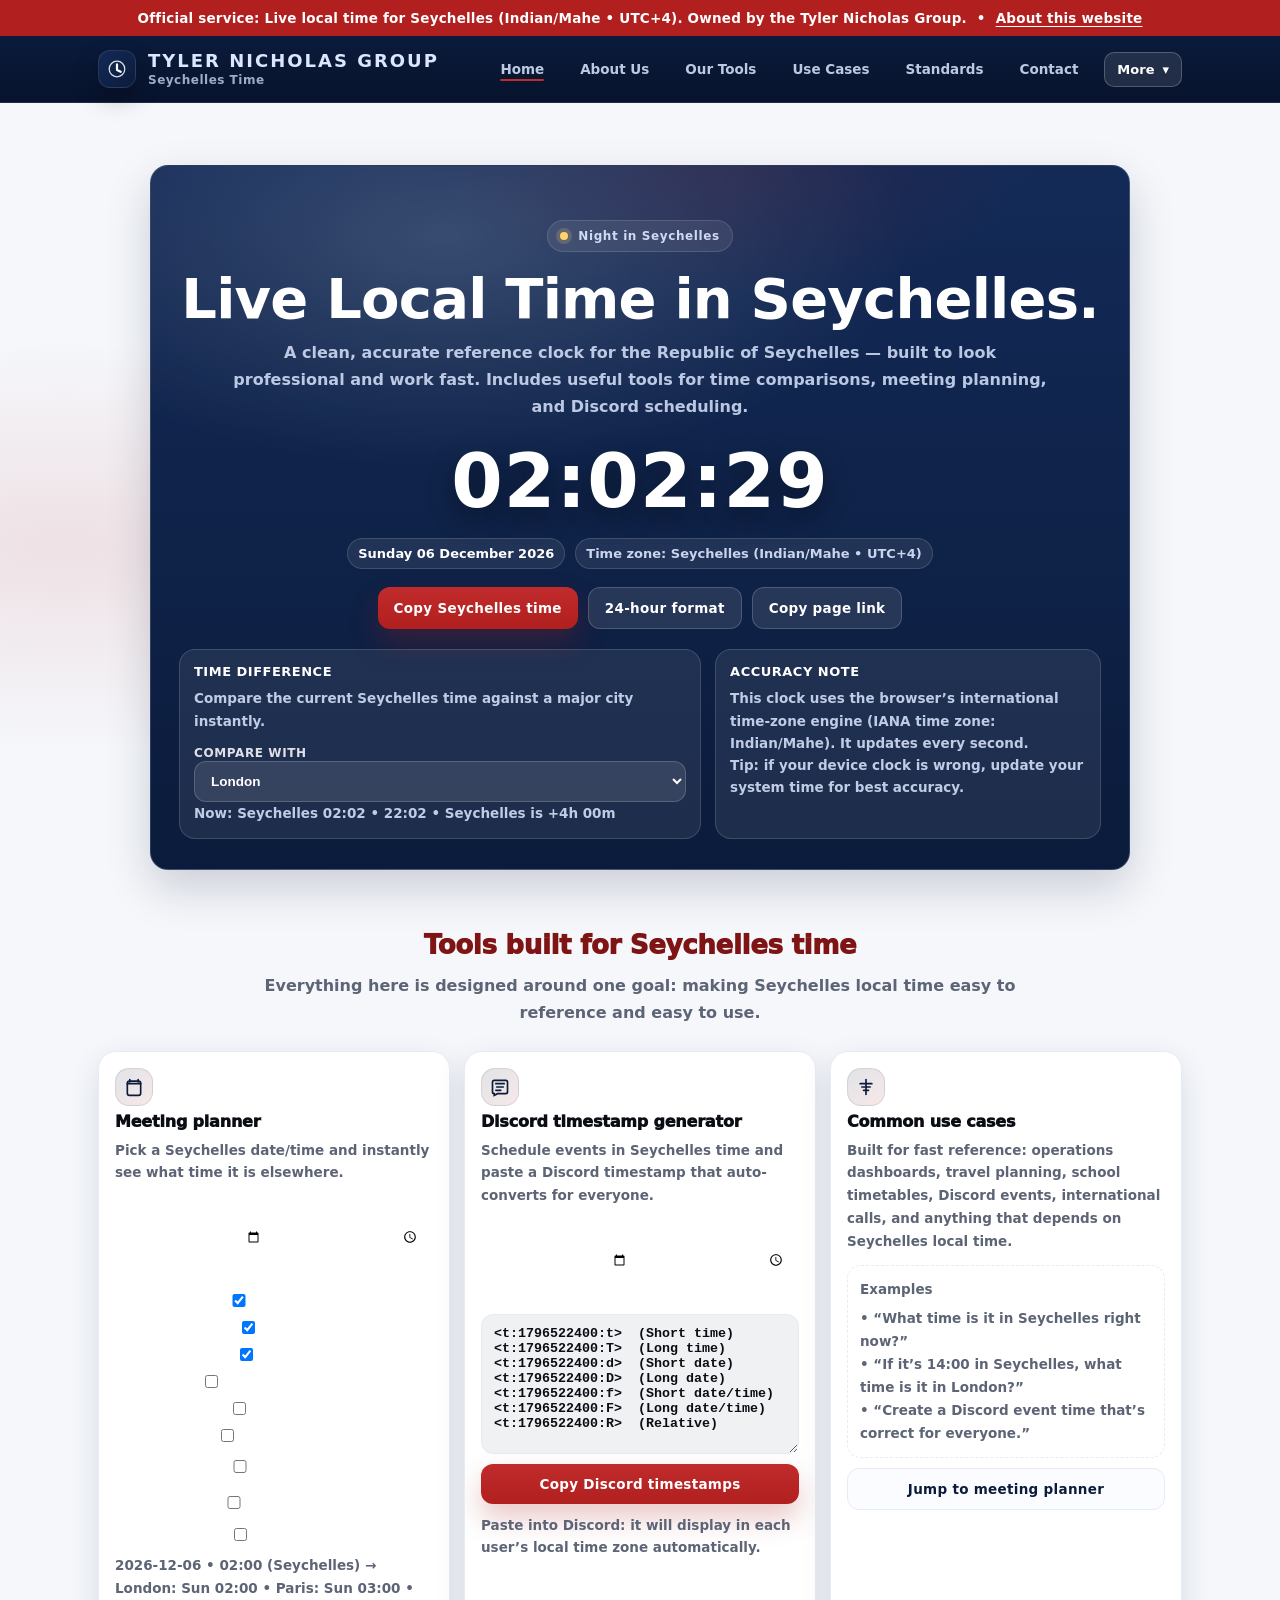
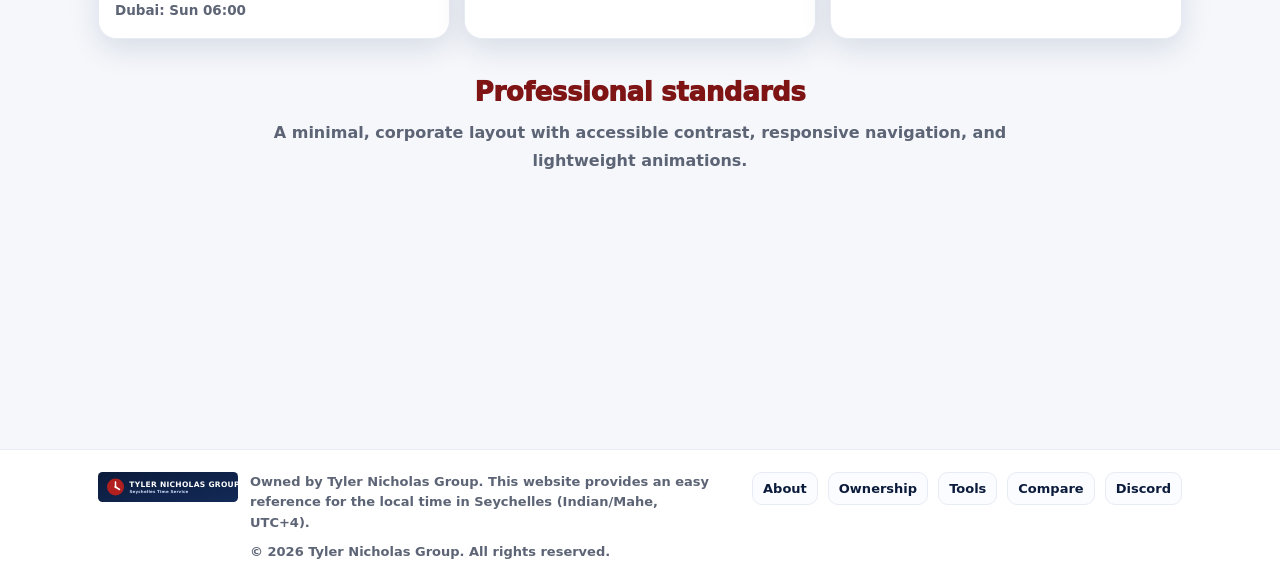
==== index.html @ 28f3df77 "Add files via upload" ====
<!doctype html>
<html lang="en">
<head>
  <meta charset="utf-8" />
  <meta name="viewport" content="width=device-width, initial-scale=1" />
  <title>Seychelles Time — Tyler Nicholas Group</title>
  <meta name="description" content="Live local time in Seychelles (Indian/Mahe, UTC+4) with professional tools for comparisons, meeting planning, and Discord timestamps. Owned by Tyler Nicholas Group." />
  <link rel="icon" href="assets/img/logo.svg" type="image/svg+xml" />
  <link rel="preconnect" href="https://fonts.googleapis.com" />
  <link rel="preconnect" href="https://fonts.gstatic.com" crossorigin />
  <link rel="stylesheet" href="assets/css/style.css" />
</head>

<body>
  <div class="announce">
    <div class="container">
      <span>Official service: Live local time for Seychelles (Indian/Mahe • UTC+4). Owned by the Tyler Nicholas Group.</span>
      <span>•</span>
      <a href="about.html">About this website</a>
    </div>
  </div>

  <header>
    <div class="container">
      <div class="nav">
        <a class="brand" href="index.html" aria-label="Tyler Nicholas Group">
          <div class="brand-mark" aria-hidden="true">
            <svg viewBox="0 0 24 24" fill="none">
              <path d="M12 7v6l4 2" stroke="white" stroke-width="2.4" stroke-linecap="round" stroke-linejoin="round"/>
              <circle cx="12" cy="12" r="8.5" stroke="rgba(255,255,255,.85)" stroke-width="1.4"/>
            </svg>
          </div>
          <div>
            <div class="brand-title">Tyler Nicholas Group</div>
            <div class="brand-sub">Seychelles Time</div>
          </div>
        </a>

        <button class="burger" id="burger" type="button" aria-label="Open navigation">Menu</button>

        <nav class="navlinks" id="navlinks" aria-label="Primary">
          <a class="active" href="index.html">Home</a>
          <a href="about.html">About Us</a>
          <a href="#tools">Our Tools</a>
          <a href="#uses">Use Cases</a>
          <a href="#standards">Standards</a>
          <a href="#footer">Contact</a>

          <div class="more-wrap">
            <button class="more-btn" id="moreBtn" type="button" aria-haspopup="true" aria-expanded="false">
              More
              <span aria-hidden="true">▾</span>
            </button>
            <div class="more-menu" id="moreMenu" role="menu" aria-label="More">
              <a role="menuitem" href="#discord">Discord timestamp generator</a>
              <a role="menuitem" href="#meeting">Meeting planner</a>
              <a role="menuitem" href="#compare">Time difference</a>
              <a role="menuitem" href="about.html#ownership">Ownership statement</a>
            </div>
          </div>
        </nav>
      </div>
    </div>
  </header>

  <main>
    <div class="container">
      <section class="hero">
        <div class="hero-card reveal in">
          <div class="hero-kicker">
            <span class="dot" id="statusDot" aria-hidden="true"></span>
            <span id="statusText">Live time in Seychelles</span>
          </div>

          <h1 class="hero-title">Live Local Time in Seychelles.</h1>
          <p class="hero-sub">
            A clean, accurate reference clock for the Republic of Seychelles — built to look professional and work fast.
            Includes useful tools for time comparisons, meeting planning, and Discord scheduling.
          </p>

          <div class="clock-wrap" aria-label="Seychelles time clock">
            <div class="clock" id="clock">--:--:--</div>
            <div class="clock-meta">
              <span class="chip"><b id="dateLine">Loading…</b></span>
              <span class="chip" id="tzLine">Time zone: Seychelles (UTC+4)</span>
            </div>
          </div>

          <div class="hero-actions">
            <button class="btn btn-primary" id="copyTime" type="button">Copy Seychelles time</button>
            <button class="btn btn-ghost" id="formatToggle" type="button" aria-pressed="false">24-hour format</button>
            <button class="btn btn-ghost" id="shareLink" type="button">Copy page link</button>
          </div>

          <div class="hero-bottom">
            <div class="panel reveal" id="compare">
              <h3>Time Difference</h3>
              <p>Compare the current Seychelles time against a major city instantly.</p>
              <div class="inline" style="margin-top: 10px;">
                <div style="flex: 1; min-width: 220px;">
                  <label for="compareCity">Compare with</label>
                  <select id="compareCity" aria-label="City selector"></select>
                </div>
              </div>
              <p class="help" id="compareOut">Now: —</p>
            </div>

            <div class="panel reveal">
              <h3>Accuracy Note</h3>
              <p>
                This clock uses the browser’s international time-zone engine (IANA time zone:
                <b>Indian/Mahe</b>). It updates every second.
              </p>
              <p class="help">
                Tip: if your device clock is wrong, update your system time for best accuracy.
              </p>
            </div>
          </div>
        </div>
      </section>

      <section class="section" id="tools">
        <h2 class="reveal">Tools built for Seychelles time</h2>
        <p class="subhead reveal">
          Everything here is designed around one goal: making Seychelles local time easy to reference and easy to use.
        </p>

        <div class="grid">
          <div class="card col-4 reveal" id="meeting">
            <div class="icon" aria-hidden="true">
              <svg viewBox="0 0 24 24" fill="none">
                <path d="M7 3v3M17 3v3" stroke="currentColor" stroke-width="2" stroke-linecap="round"/>
                <path d="M4 8h16" stroke="currentColor" stroke-width="2" stroke-linecap="round"/>
                <path d="M6.5 5h11A2.5 2.5 0 0 1 20 7.5v12A2.5 2.5 0 0 1 17.5 22h-11A2.5 2.5 0 0 1 4 19.5v-12A2.5 2.5 0 0 1 6.5 5Z" stroke="currentColor" stroke-width="2"/>
              </svg>
            </div>
            <h3>Meeting planner</h3>
            <p>Pick a Seychelles date/time and instantly see what time it is elsewhere.</p>

            <div style="margin-top: 12px; display:grid; gap:10px;">
              <div class="inline">
                <div style="flex:1; min-width: 160px;">
                  <label for="meetDate">Date (Seychelles)</label>
                  <input id="meetDate" type="date" />
                </div>
                <div style="flex:1; min-width: 140px;">
                  <label for="meetTime">Time</label>
                  <input id="meetTime" type="time" step="60" />
                </div>
              </div>

              <div class="field">
                <label>Show in</label>
                <div id="meetCities" style="display:grid; gap:8px;"></div>
              </div>

              <p class="help" id="meetOut">—</p>
            </div>
          </div>

          <div class="card col-4 reveal" id="discord">
            <div class="icon" aria-hidden="true">
              <svg viewBox="0 0 24 24" fill="none">
                <path d="M8 12h8" stroke="currentColor" stroke-width="2" stroke-linecap="round"/>
                <path d="M7 8h10" stroke="currentColor" stroke-width="2" stroke-linecap="round"/>
                <path d="M7 16h6" stroke="currentColor" stroke-width="2" stroke-linecap="round"/>
                <path d="M5 4h14a2 2 0 0 1 2 2v12a2 2 0 0 1-2 2H9l-4 2v-2H5a2 2 0 0 1-2-2V6a2 2 0 0 1 2-2Z" stroke="currentColor" stroke-width="2"/>
              </svg>
            </div>
            <h3>Discord timestamp generator</h3>
            <p>Schedule events in Seychelles time and paste a Discord timestamp that auto-converts for everyone.</p>

            <div style="margin-top: 12px; display:grid; gap:10px;">
              <div class="inline">
                <div style="flex:1; min-width: 160px;">
                  <label for="discordDate">Date (Seychelles)</label>
                  <input id="discordDate" type="date" />
                </div>
                <div style="flex:1; min-width: 140px;">
                  <label for="discordTime">Time</label>
                  <input id="discordTime" type="time" step="60" />
                </div>
              </div>

              <div class="field">
                <label for="discordOut">Output</label>
                <textarea id="discordOut" rows="7" style="resize:vertical; min-height: 140px; background: rgba(11,27,59,0.06); color: var(--ink); border: 1px solid var(--line); border-radius: 12px; padding: 11px 12px; font-weight:800; font-family: ui-monospace, SFMono-Regular, Menlo, Monaco, Consolas, 'Liberation Mono', 'Courier New', monospace;"></textarea>
              </div>

              <button class="btn btn-primary" id="discordCopy" type="button" style="justify-content:center;">Copy Discord timestamps</button>
              <p class="help">Paste into Discord: it will display in each user’s local time zone automatically.</p>
            </div>
          </div>

          <div class="card col-4 reveal" id="uses">
            <div class="icon" aria-hidden="true">
              <svg viewBox="0 0 24 24" fill="none">
                <path d="M12 3v18" stroke="currentColor" stroke-width="2" stroke-linecap="round"/>
                <path d="M5 8h14" stroke="currentColor" stroke-width="2" stroke-linecap="round"/>
                <path d="M7 12h10" stroke="currentColor" stroke-width="2" stroke-linecap="round"/>
                <path d="M9 16h6" stroke="currentColor" stroke-width="2" stroke-linecap="round"/>
              </svg>
            </div>
            <h3>Common use cases</h3>
            <p>
              Built for fast reference: operations dashboards, travel planning, school timetables, Discord events,
              international calls, and anything that depends on Seychelles local time.
            </p>
            <div style="margin-top: 12px; display:grid; gap: 10px;">
              <div style="border:1px dashed var(--line); border-radius: 14px; padding: 12px 12px;">
                <p style="margin:0; font-weight: 900;">Examples</p>
                <p style="margin: 6px 0 0;">
                  • “What time is it in Seychelles right now?”<br/>
                  • “If it’s 14:00 in Seychelles, what time is it in London?”<br/>
                  • “Create a Discord event time that’s correct for everyone.”
                </p>
              </div>
              <a href="#meeting" class="btn btn-ghost" style="justify-content:center; color: var(--navy-850); background:#fbfcff; border:1px solid var(--line);">Jump to meeting planner</a>
            </div>
          </div>
        </div>
      </section>

      <section class="section" id="standards">
        <h2 class="reveal">Professional standards</h2>
        <p class="subhead reveal">
          A minimal, corporate layout with accessible contrast, responsive navigation, and lightweight animations.
        </p>

        <div class="grid">
          <div class="card col-6 reveal">
            <div class="icon" aria-hidden="true">
              <svg viewBox="0 0 24 24" fill="none">
                <path d="M12 2l8 4v6c0 5-3 9-8 10C7 21 4 17 4 12V6l8-4Z" stroke="currentColor" stroke-width="2"/>
                <path d="M9 12l2 2 4-5" stroke="currentColor" stroke-width="2" stroke-linecap="round" stroke-linejoin="round"/>
              </svg>
            </div>
            <h3>Clarity & trust</h3>
            <p>Transparent ownership, simple design, and a single time-zone focus: Seychelles.</p>
          </div>

          <div class="card col-6 reveal">
            <div class="icon" aria-hidden="true">
              <svg viewBox="0 0 24 24" fill="none">
                <path d="M4 7h16M4 12h16M4 17h10" stroke="currentColor" stroke-width="2" stroke-linecap="round"/>
              </svg>
            </div>
            <h3>Lightweight performance</h3>
            <p>No frameworks required — just HTML, CSS, and JavaScript, ready for GitHub Pages or any static host.</p>
          </div>
        </div>
      </section>
    </div>

    <div class="toast" id="toast" role="status" aria-live="polite">
      <p class="title" id="toastTitle">Done</p>
      <p class="msg" id="toastMsg">—</p>
    </div>
  </main>

  <footer id="footer">
    <div class="container">
      <div class="footer">
        <div class="foot-left">
          <img src="assets/img/logo.svg" alt="Tyler Nicholas Group logo" />
          <div>
            <p><b>Owned by Tyler Nicholas Group.</b> This website provides an easy reference for the local time in Seychelles (Indian/Mahe, UTC+4).</p>
            <p style="margin-top:8px;">© <span id="year"></span> Tyler Nicholas Group. All rights reserved.</p>
          </div>
        </div>

        <div class="foot-links">
          <a href="about.html">About</a>
          <a href="about.html#ownership">Ownership</a>
          <a href="#tools">Tools</a>
          <a href="#compare">Compare</a>
          <a href="#discord">Discord</a>
        </div>
      </div>
    </div>
  </footer>

  <script>
    document.getElementById("year").textContent = new Date().getFullYear();
  </script>
  <script src="assets/js/main.js"></script>
</body>
</html>
---- assets/css/style.css ----
/* Tyler Nicholas Group — Seychelles Time
   Theme inspired by the group's main site (nav + hero card + red accents).
   Pure HTML/CSS/JS — no build tools required.
*/

:root{
  --navy-900:#07132d;
  --navy-850:#0b1b3b;
  --navy-800:#0f214a;
  --navy-700:#132a57;
  --red-600:#b11f1f;
  --red-500:#c12b2b;
  --red-400:#d04343;
  --ink:#0a0d14;
  --muted:#5c6475;
  --bg:#f5f7fb;
  --card:#ffffff;
  --line:#e7ebf3;
  --shadow: 0 18px 45px rgba(10, 22, 45, 0.18);
  --shadow-soft: 0 10px 30px rgba(12, 30, 70, 0.12);
  --radius-xl: 18px;
  --radius-lg: 14px;
  --radius-md: 12px;
  --radius-sm: 10px;
  --max: 1120px;

  --font: ui-sans-serif, system-ui, -apple-system, Segoe UI, Roboto, "Helvetica Neue", Arial, "Noto Sans", "Liberation Sans", sans-serif;
}

*{box-sizing:border-box}
html{scroll-behavior:smooth}
body{
  margin:0;
  font-family:var(--font);
  color:var(--ink);
  background:
    radial-gradient(1100px 480px at 50% -10%, rgba(17, 43, 96, 0.16), transparent 60%),
    radial-gradient(850px 340px at 5% 25%, rgba(177, 31, 31, 0.10), transparent 60%),
    var(--bg);
}
a{color:inherit; text-decoration:none}
img{max-width:100%; display:block}
button{font-family:inherit}
.container{max-width:var(--max); margin:0 auto; padding:0 18px}

/* Announcement bar */
.announce{
  background: var(--red-600);
  color:#fff;
  font-weight:600;
  letter-spacing:.2px;
  font-size: 13.5px;
}
.announce .container{
  display:flex;
  align-items:center;
  justify-content:center;
  padding: 10px 18px;
  text-align:center;
  gap:10px;
}
.announce a{
  color:#fff;
  text-decoration:underline;
  text-underline-offset: 3px;
}

/* Header / Nav */
header{
  position: sticky;
  top:0;
  z-index: 50;
  background: linear-gradient(180deg, var(--navy-850), var(--navy-900));
  border-bottom: 1px solid rgba(255,255,255,0.08);
}
.nav{
  display:flex;
  align-items:center;
  justify-content:space-between;
  gap:16px;
  padding: 14px 0;
}
.brand{
  display:flex;
  align-items:center;
  gap:12px;
  min-width: 240px;
}
.brand-mark{
  width: 38px;
  height: 38px;
  border-radius: 12px;
  background: linear-gradient(135deg, var(--navy-700), var(--navy-850));
  display:grid;
  place-items:center;
  box-shadow: 0 10px 25px rgba(0,0,0,0.25);
  border: 1px solid rgba(255,255,255,0.10);
}
.brand-mark svg{width:22px; height:22px}
.brand-title{
  color:#dbe6ff;
  font-weight: 800;
  letter-spacing: 2px;
  font-size: 18px;
  text-transform: uppercase;
  line-height: 1.1;
}
.brand-sub{
  color: rgba(219,230,255,0.72);
  font-weight: 600;
  font-size: 12px;
  letter-spacing: 0.5px;
  margin-top: 3px;
}

.navlinks{
  display:flex;
  align-items:center;
  gap: 16px;
}
.navlinks a{
  color: rgba(219,230,255,0.86);
  font-weight: 700;
  font-size: 13.5px;
  padding: 10px 10px;
  position: relative;
  border-radius: 10px;
  transition: transform .15s ease, background .15s ease, color .15s ease;
}
.navlinks a:hover{
  background: rgba(255,255,255,0.06);
  color: #ffffff;
  transform: translateY(-1px);
}
.navlinks a.active::after{
  content:"";
  position:absolute;
  left:10px;
  right:10px;
  bottom: 6px;
  height:2px;
  border-radius: 999px;
  background: var(--red-500);
}

.more-wrap{position:relative}
.more-btn{
  border: 1px solid rgba(255,255,255,0.22);
  background: rgba(255,255,255,0.10);
  color:#fff;
  font-weight: 800;
  font-size: 13px;
  padding: 9px 12px;
  border-radius: 10px;
  cursor:pointer;
  display:flex;
  align-items:center;
  gap:8px;
  transition: background .15s ease, transform .15s ease;
}
.more-btn:hover{background: rgba(255,255,255,0.14); transform: translateY(-1px)}
.more-menu{
  position:absolute;
  right:0;
  top: 44px;
  width: 240px;
  background: #0b1b3b;
  border: 1px solid rgba(255,255,255,0.12);
  border-radius: 14px;
  box-shadow: 0 18px 45px rgba(0,0,0,0.30);
  overflow:hidden;
  display:none;
}
.more-menu a{
  display:flex;
  gap:10px;
  align-items:center;
  padding: 12px 14px;
  color: rgba(219,230,255,0.90);
  font-weight: 700;
  font-size: 13px;
  border-bottom: 1px solid rgba(255,255,255,0.08);
}
.more-menu a:last-child{border-bottom:none}
.more-menu a:hover{background: rgba(255,255,255,0.06); color:#fff}
.more-menu.show{display:block}

.burger{
  display:none;
  border: 1px solid rgba(255,255,255,0.18);
  background: rgba(255,255,255,0.10);
  color:#fff;
  font-weight: 800;
  padding: 9px 12px;
  border-radius: 10px;
  cursor:pointer;
}

/* Hero */
main{padding: 30px 0 50px}
.hero{
  margin-top: 10px;
  padding: 22px;
  display:grid;
  place-items:center;
}
.hero-card{
  width: min(980px, 100%);
  background: radial-gradient(850px 420px at 30% 10%, rgba(255,255,255,0.16), transparent 55%),
              linear-gradient(180deg, var(--navy-700), var(--navy-850));
  border-radius: var(--radius-xl);
  box-shadow: var(--shadow);
  border: 1px solid rgba(255,255,255,0.14);
  padding: 54px 28px 30px;
  text-align:center;
  position: relative;
  overflow:hidden;
}
.hero-card::before{
  content:"";
  position:absolute;
  inset:-2px;
  background: radial-gradient(500px 220px at 60% 0%, rgba(177,31,31,0.35), transparent 60%);
  pointer-events:none;
  opacity: .35;
}
.hero-kicker{
  display:inline-flex;
  align-items:center;
  gap: 10px;
  padding: 8px 12px;
  border-radius: 999px;
  background: rgba(255,255,255,0.08);
  border: 1px solid rgba(255,255,255,0.12);
  color: rgba(219,230,255,0.92);
  font-weight: 800;
  letter-spacing: .6px;
  font-size: 12px;
  position: relative;
  z-index: 1;
}
.hero-title{
  position: relative;
  z-index: 1;
  margin: 18px 0 10px;
  color:#fff;
  font-weight: 900;
  letter-spacing: -0.8px;
  font-size: clamp(34px, 5vw, 56px);
  line-height: 1.05;
}
.hero-sub{
  position: relative;
  z-index: 1;
  margin: 0 auto 18px;
  color: rgba(219,230,255,0.84);
  font-weight: 600;
  max-width: 820px;
  font-size: 16px;
  line-height: 1.7;
}

/* Clock */
.clock-wrap{
  position: relative;
  z-index: 1;
  margin: 18px auto 18px;
  display:grid;
  gap: 14px;
  align-items:center;
  justify-items:center;
}
.clock{
  font-variant-numeric: tabular-nums;
  letter-spacing: 1.2px;
  font-weight: 900;
  font-size: clamp(42px, 6vw, 74px);
  color: #ffffff;
  text-shadow: 0 10px 26px rgba(0,0,0,0.40);
}
.clock-meta{
  display:flex;
  flex-wrap: wrap;
  justify-content:center;
  gap: 10px;
  color: rgba(219,230,255,0.90);
  font-weight: 700;
  font-size: 13px;
}
.chip{
  display:inline-flex;
  align-items:center;
  gap:8px;
  padding: 7px 10px;
  border-radius: 999px;
  border: 1px solid rgba(255,255,255,0.14);
  background: rgba(255,255,255,0.08);
}
.chip b{color:#fff}
.dot{
  width: 8px; height: 8px; border-radius: 50%;
  background: #51d66b;
  box-shadow: 0 0 0 4px rgba(81,214,107,0.18);
}
.dot.night{background:#ffd36a; box-shadow:0 0 0 4px rgba(255,211,106,0.18)}
.dot.offline{background:#ff6b6b; box-shadow:0 0 0 4px rgba(255,107,107,0.18)}

/* Hero actions */
.hero-actions{
  position: relative;
  z-index: 1;
  display:flex;
  justify-content:center;
  flex-wrap: wrap;
  gap: 10px;
  margin-top: 12px;
}
.btn{
  border:none;
  cursor:pointer;
  border-radius: 12px;
  padding: 12px 16px;
  font-weight: 900;
  letter-spacing: .3px;
  font-size: 13.5px;
  display:inline-flex;
  align-items:center;
  gap: 10px;
  transition: transform .15s ease, box-shadow .15s ease, background .15s ease;
  user-select:none;
}
.btn-primary{
  background: linear-gradient(180deg, var(--red-500), var(--red-600));
  color:#fff;
  box-shadow: 0 14px 28px rgba(177,31,31,0.25);
}
.btn-primary:hover{transform: translateY(-1px); box-shadow: 0 18px 40px rgba(177,31,31,0.28)}
.btn-ghost{
  background: rgba(255,255,255,0.10);
  border: 1px solid rgba(255,255,255,0.18);
  color:#fff;
}
.btn-ghost:hover{transform: translateY(-1px); background: rgba(255,255,255,0.14)}

.hero-bottom{
  position: relative;
  z-index: 1;
  margin-top: 20px;
  display:grid;
  grid-template-columns: 1.15fr .85fr;
  gap: 14px;
}
.panel{
  background: rgba(255,255,255,0.08);
  border: 1px solid rgba(255,255,255,0.14);
  border-radius: 16px;
  padding: 14px 14px;
  color: rgba(219,230,255,0.90);
  text-align:left;
}
.panel h3{
  margin: 0 0 8px;
  color:#fff;
  font-size: 13px;
  font-weight: 900;
  letter-spacing: .5px;
  text-transform: uppercase;
}
.panel p{
  margin: 0;
  color: rgba(219,230,255,0.86);
  font-weight: 650;
  font-size: 13.5px;
  line-height: 1.65;
}
.inline{
  display:flex;
  flex-wrap: wrap;
  gap: 10px;
  align-items:center;
}
.field{
  display:flex;
  flex-direction: column;
  gap: 7px;
  width: 100%;
}
label{
  font-size: 12px;
  font-weight: 900;
  letter-spacing: .6px;
  color: rgba(255,255,255,0.86);
  text-transform: uppercase;
}
input, select{
  width: 100%;
  background: rgba(255,255,255,0.10);
  border: 1px solid rgba(255,255,255,0.18);
  color:#fff;
  padding: 11px 12px;
  border-radius: 12px;
  outline:none;
  font-weight: 750;
  font-size: 13.5px;
}
select option{color: #0a0d14} /* important for readability on white option backgrounds */
input::placeholder{color: rgba(255,255,255,0.72)}
.help{
  margin-top: 10px;
  font-size: 12.5px;
  color: rgba(219,230,255,0.78);
  font-weight: 650;
}

/* Sections */
.section{
  margin-top: 38px;
}
.section h2{
  text-align:center;
  margin: 0 0 12px;
  font-size: 26px;
  font-weight: 950;
  letter-spacing: -0.3px;
  color: #7e1414;
}
.section .subhead{
  text-align:center;
  margin: 0 auto 24px;
  max-width: 820px;
  color: var(--muted);
  font-weight: 650;
  line-height: 1.7;
}

.grid{
  display:grid;
  grid-template-columns: repeat(12, 1fr);
  gap: 14px;
}
.card{
  background: var(--card);
  border: 1px solid var(--line);
  border-radius: var(--radius-xl);
  box-shadow: var(--shadow-soft);
  padding: 16px 16px;
  position: relative;
  overflow:hidden;
  transition: transform .15s ease, box-shadow .15s ease;
}
.card:hover{transform: translateY(-2px); box-shadow: 0 20px 44px rgba(12,30,70,0.16)}
.card h3{
  margin: 6px 0 8px;
  font-size: 16px;
  font-weight: 950;
  letter-spacing: -0.2px;
}
.card p{
  margin: 0;
  color: var(--muted);
  font-weight: 650;
  line-height: 1.7;
  font-size: 13.5px;
}
.icon{
  width: 38px; height: 38px;
  border-radius: 14px;
  background: linear-gradient(135deg, rgba(11,27,59,0.12), rgba(177,31,31,0.10));
  display:grid;
  place-items:center;
  border: 1px solid rgba(11,27,59,0.10);
}
.icon svg{width: 20px; height: 20px; color: var(--navy-850)}
.col-4{grid-column: span 4}
.col-6{grid-column: span 6}
.col-12{grid-column: span 12}

/* Footer */
footer{
  margin-top: 50px;
  background: #fff;
  border-top: 1px solid var(--line);
}
.footer{
  padding: 22px 0;
  display:flex;
  gap: 16px;
  justify-content:space-between;
  align-items:flex-start;
  flex-wrap: wrap;
}
.foot-left{
  display:flex;
  gap: 12px;
  align-items:flex-start;
  max-width: 620px;
}
.foot-left img{width: 140px; height:auto}
.foot-left p{
  margin: 0;
  color: var(--muted);
  font-weight: 650;
  line-height: 1.6;
  font-size: 13px;
}
.foot-links{
  display:flex;
  gap: 10px;
  flex-wrap: wrap;
  justify-content:flex-end;
}
.foot-links a{
  font-weight: 800;
  color: var(--navy-850);
  font-size: 13px;
  padding: 8px 10px;
  border-radius: 10px;
  border: 1px solid var(--line);
  background: #fbfcff;
}
.foot-links a:hover{background: #f3f7ff}

/* Toast */
.toast{
  position: fixed;
  right: 18px;
  bottom: 18px;
  background: #0b1b3b;
  color: #fff;
  border: 1px solid rgba(255,255,255,0.12);
  border-radius: 14px;
  padding: 12px 14px;
  box-shadow: 0 18px 45px rgba(0,0,0,0.26);
  display:none;
  max-width: min(420px, calc(100vw - 36px));
  z-index: 90;
}
.toast.show{display:block; animation: pop .18s ease}
@keyframes pop{from{transform: translateY(10px); opacity:0} to{transform: translateY(0); opacity:1}}
.toast .title{font-weight: 950; margin:0 0 4px}
.toast .msg{margin:0; color: rgba(219,230,255,0.88); font-weight:650; line-height:1.5; font-size: 13px}

/* Reveal animation */
.reveal{opacity:0; transform: translateY(14px); transition: opacity .6s ease, transform .6s ease}
.reveal.in{opacity:1; transform: translateY(0)}

/* Mobile */
@media (max-width: 980px){
  .hero-bottom{grid-template-columns: 1fr}
}
@media (max-width: 860px){
  .burger{display:inline-flex}
  .navlinks{
    position: absolute;
    left: 0;
    right: 0;
    top: 66px;
    background: linear-gradient(180deg, var(--navy-850), var(--navy-900));
    border-bottom: 1px solid rgba(255,255,255,0.08);
    padding: 12px 12px;
    display:none;
    flex-direction: column;
    align-items: stretch;
    gap: 6px;
  }
  .navlinks.show{display:flex}
  .navlinks a{padding: 12px 12px}
  .more-wrap{width: 100%}
  .more-btn{width: 100%; justify-content:space-between}
  .more-menu{position: static; width: 100%; margin-top: 8px}
  .col-4{grid-column: span 12}
  .col-6{grid-column: span 12}
}
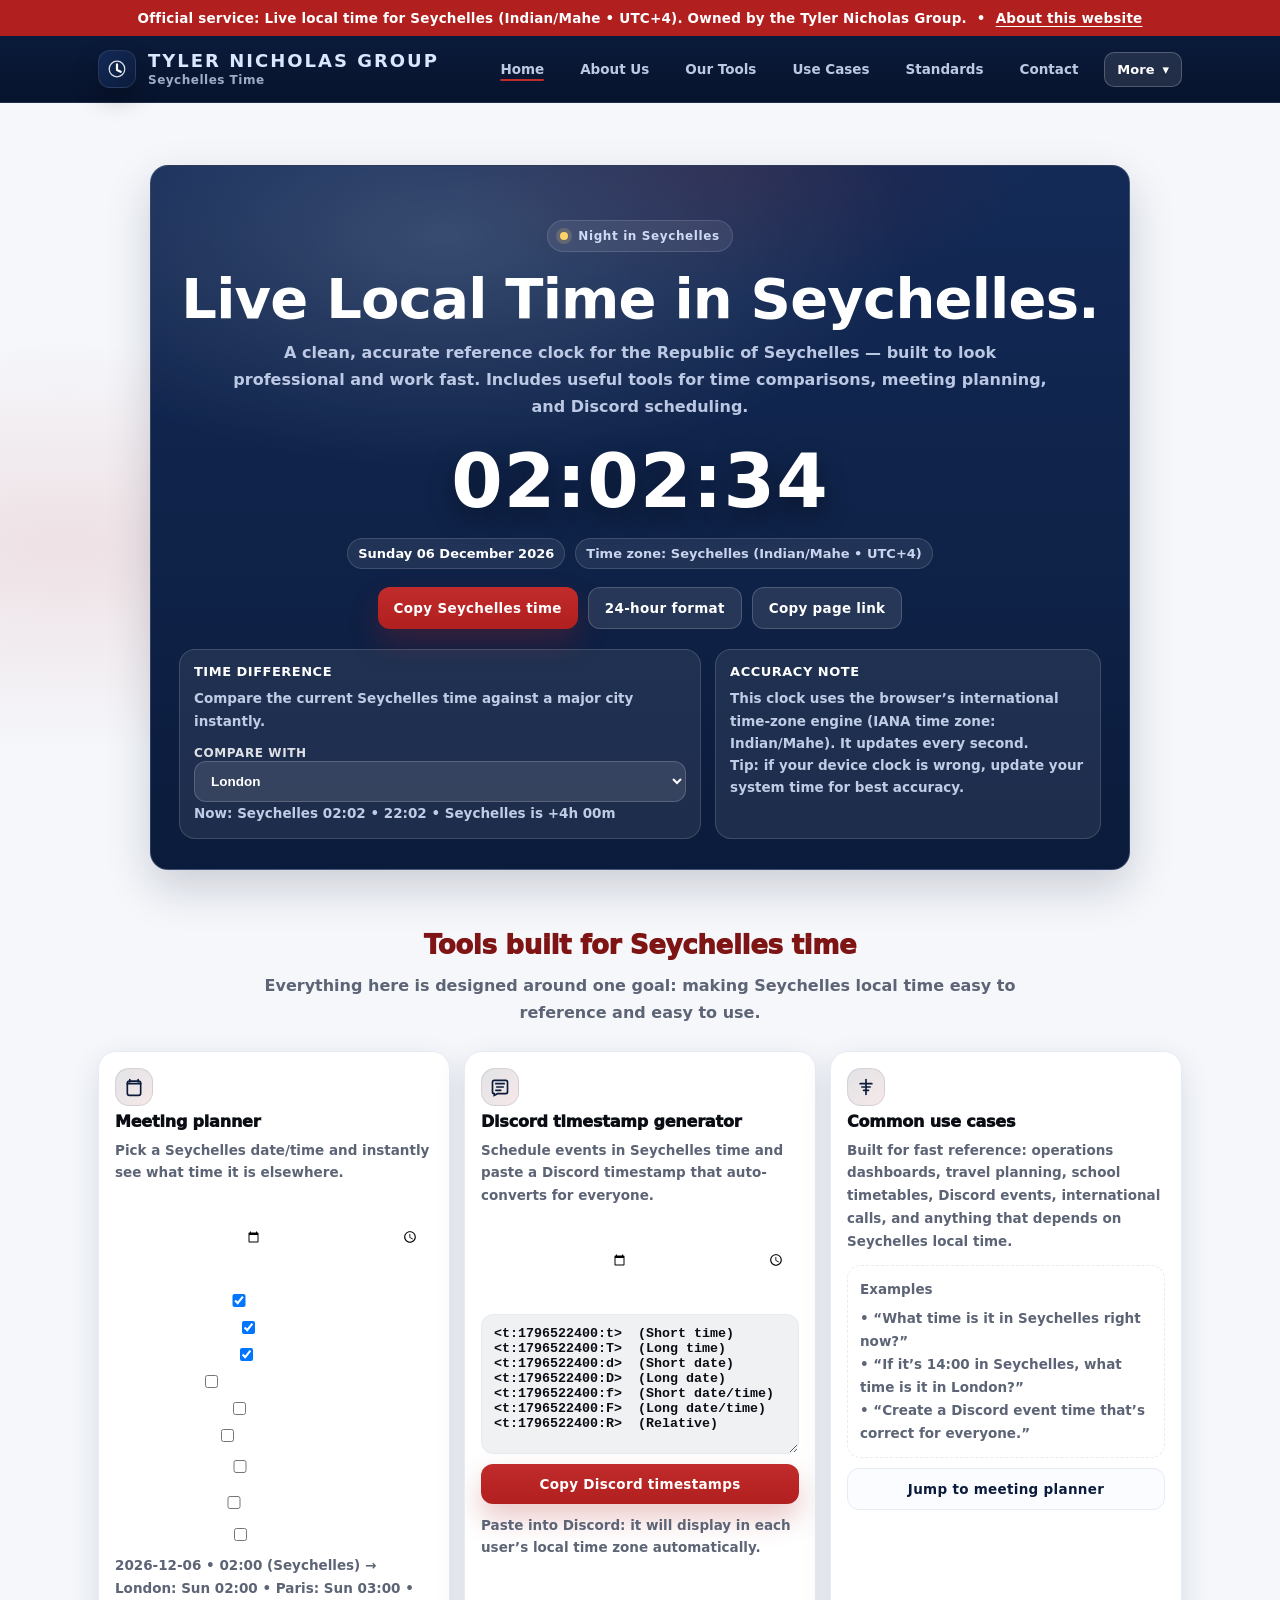
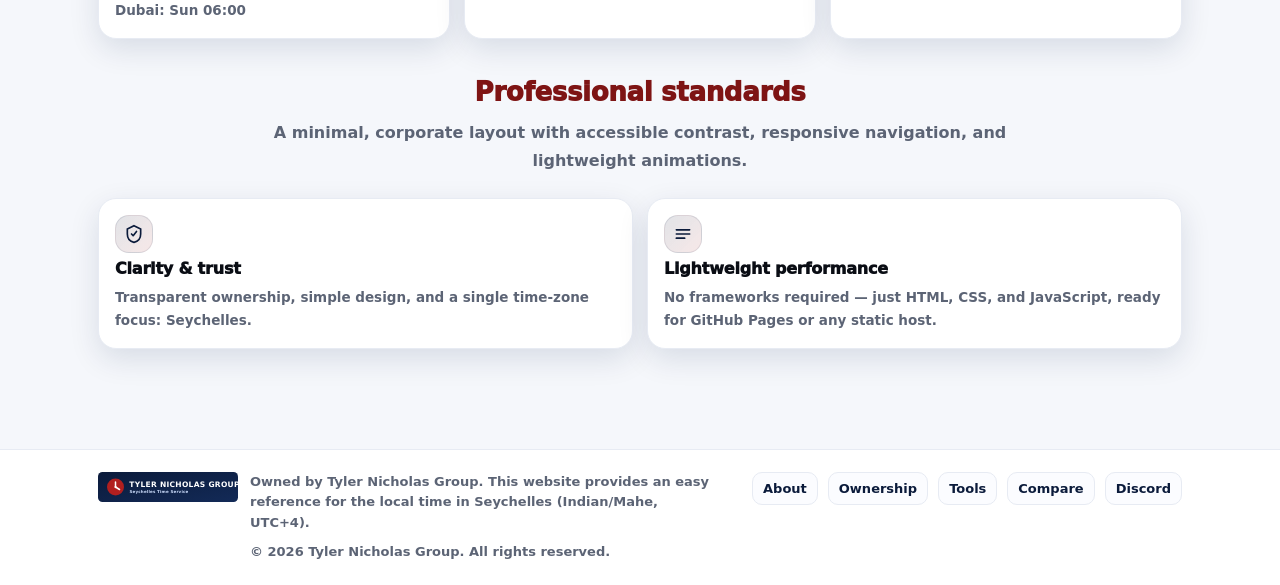
==== commit e905baee: "Update index.html" ====
--- a/index.html
+++ b/index.html
@@ -5,7 +5,7 @@
   <meta name="viewport" content="width=device-width, initial-scale=1" />
   <title>Seychelles Time — Tyler Nicholas Group</title>
   <meta name="description" content="Live local time in Seychelles (Indian/Mahe, UTC+4) with professional tools for comparisons, meeting planning, and Discord timestamps. Owned by Tyler Nicholas Group." />
-  <link rel="icon" href="assets/img/logo.svg" type="image/svg+xml" />
+  <link rel="icon" href="https://tylernicholasgroup.com/image/apply.png" type="image/svg+xml" />
   <link rel="preconnect" href="https://fonts.googleapis.com" />
   <link rel="preconnect" href="https://fonts.gstatic.com" crossorigin />
   <link rel="stylesheet" href="assets/css/style.css" />
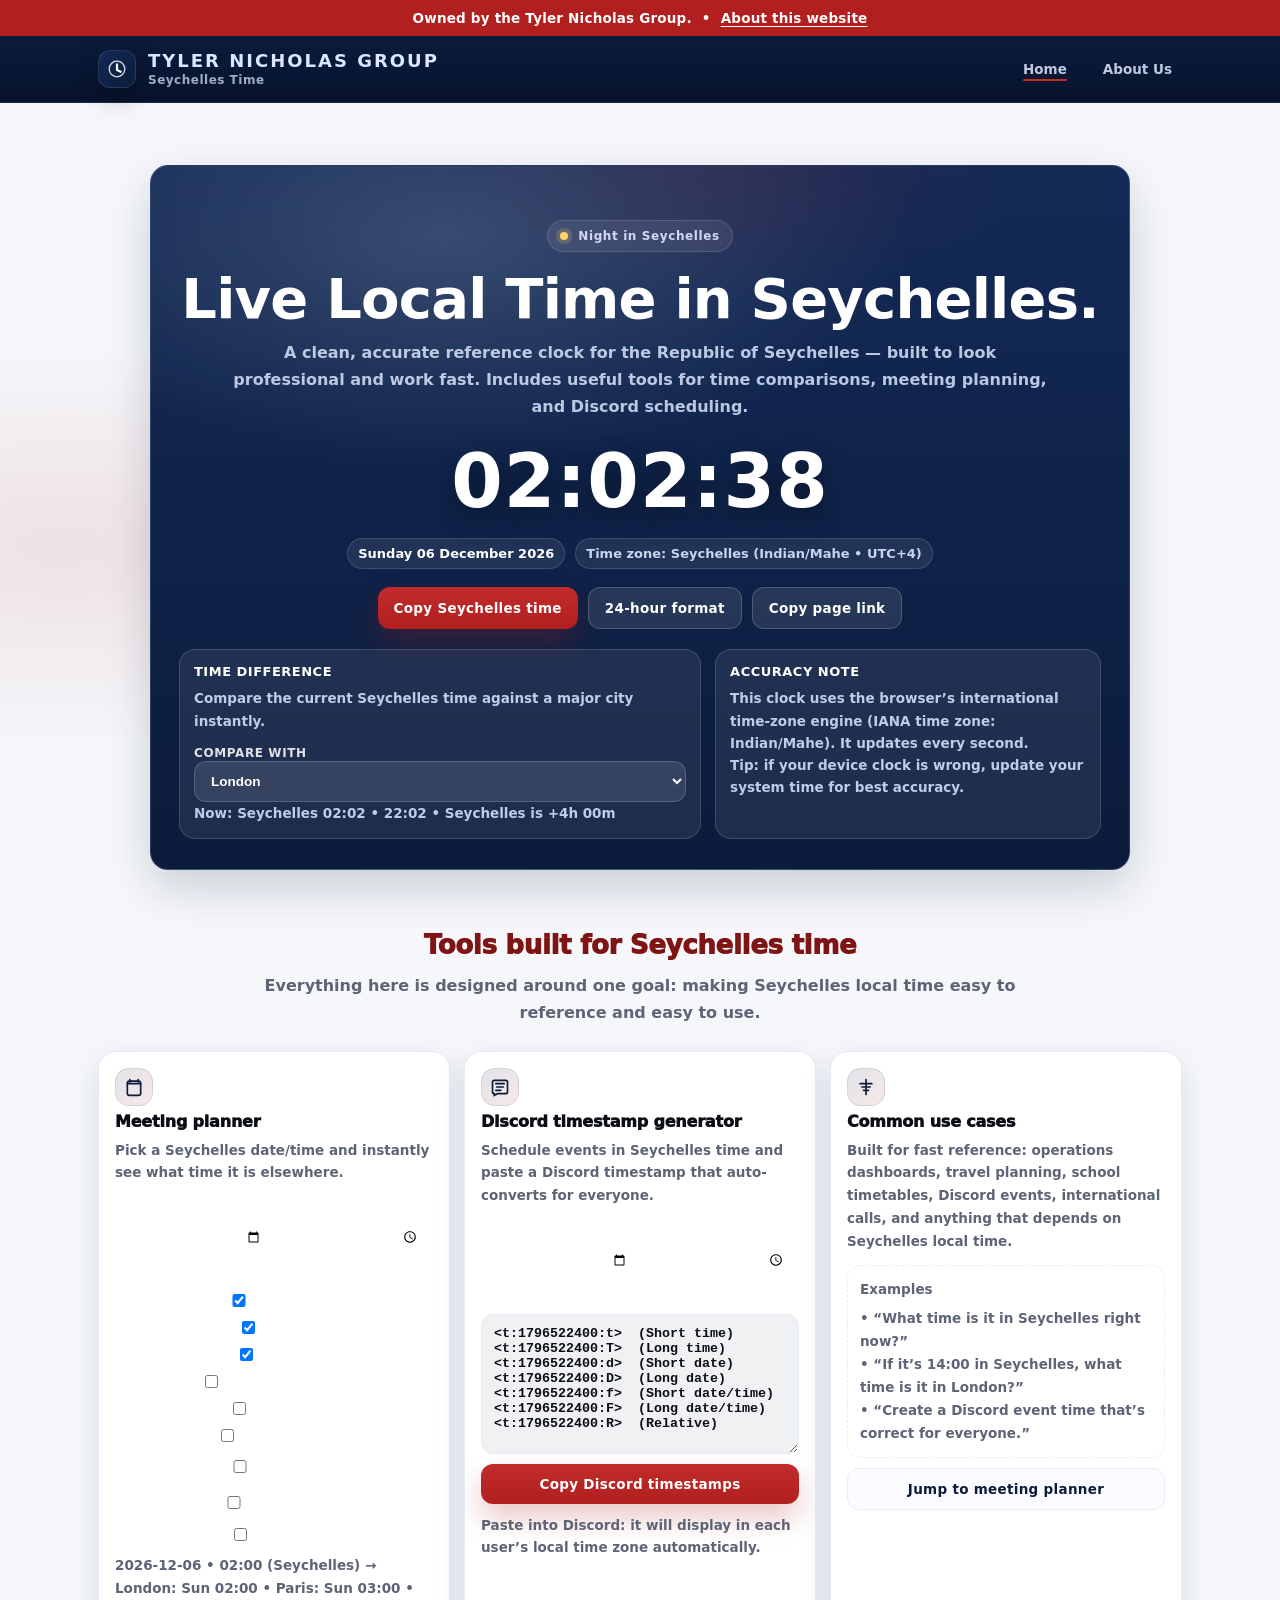
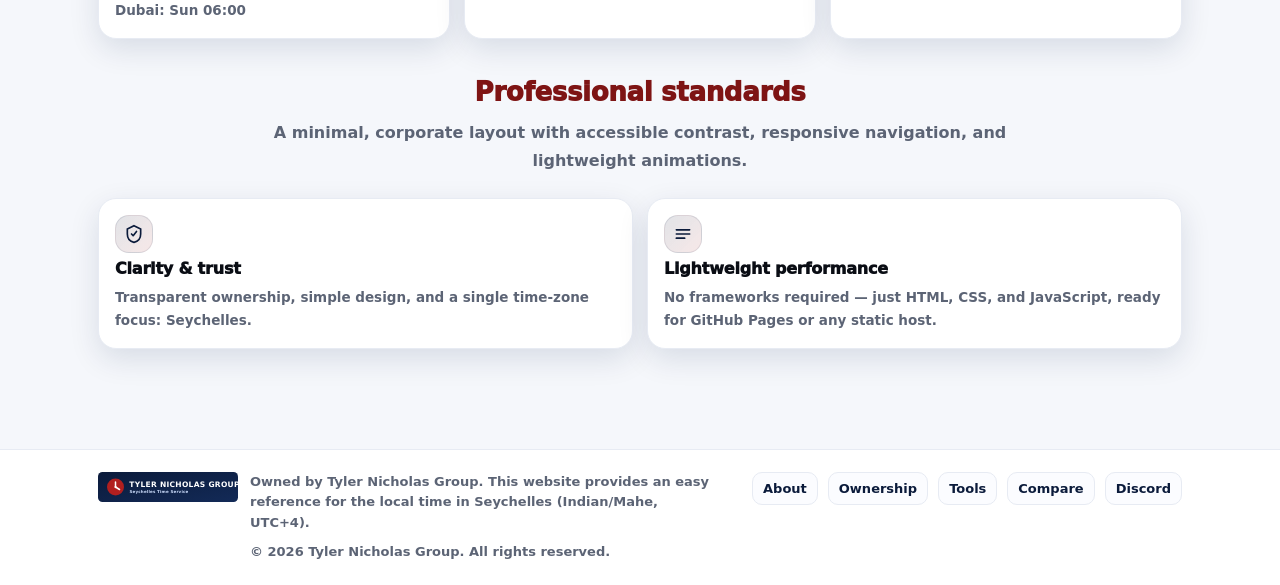
==== commit 25f1d25b: "Update index.html" ====
--- a/index.html
+++ b/index.html
@@ -14,7 +14,7 @@
 <body>
   <div class="announce">
     <div class="container">
-      <span>Official service: Live local time for Seychelles (Indian/Mahe • UTC+4). Owned by the Tyler Nicholas Group.</span>
+      <span>Owned by the Tyler Nicholas Group.</span>
       <span>•</span>
       <a href="about.html">About this website</a>
     </div>
@@ -41,22 +41,6 @@
         <nav class="navlinks" id="navlinks" aria-label="Primary">
           <a class="active" href="index.html">Home</a>
           <a href="about.html">About Us</a>
-          <a href="#tools">Our Tools</a>
-          <a href="#uses">Use Cases</a>
-          <a href="#standards">Standards</a>
-          <a href="#footer">Contact</a>
-
-          <div class="more-wrap">
-            <button class="more-btn" id="moreBtn" type="button" aria-haspopup="true" aria-expanded="false">
-              More
-              <span aria-hidden="true">▾</span>
-            </button>
-            <div class="more-menu" id="moreMenu" role="menu" aria-label="More">
-              <a role="menuitem" href="#discord">Discord timestamp generator</a>
-              <a role="menuitem" href="#meeting">Meeting planner</a>
-              <a role="menuitem" href="#compare">Time difference</a>
-              <a role="menuitem" href="about.html#ownership">Ownership statement</a>
-            </div>
           </div>
         </nav>
       </div>
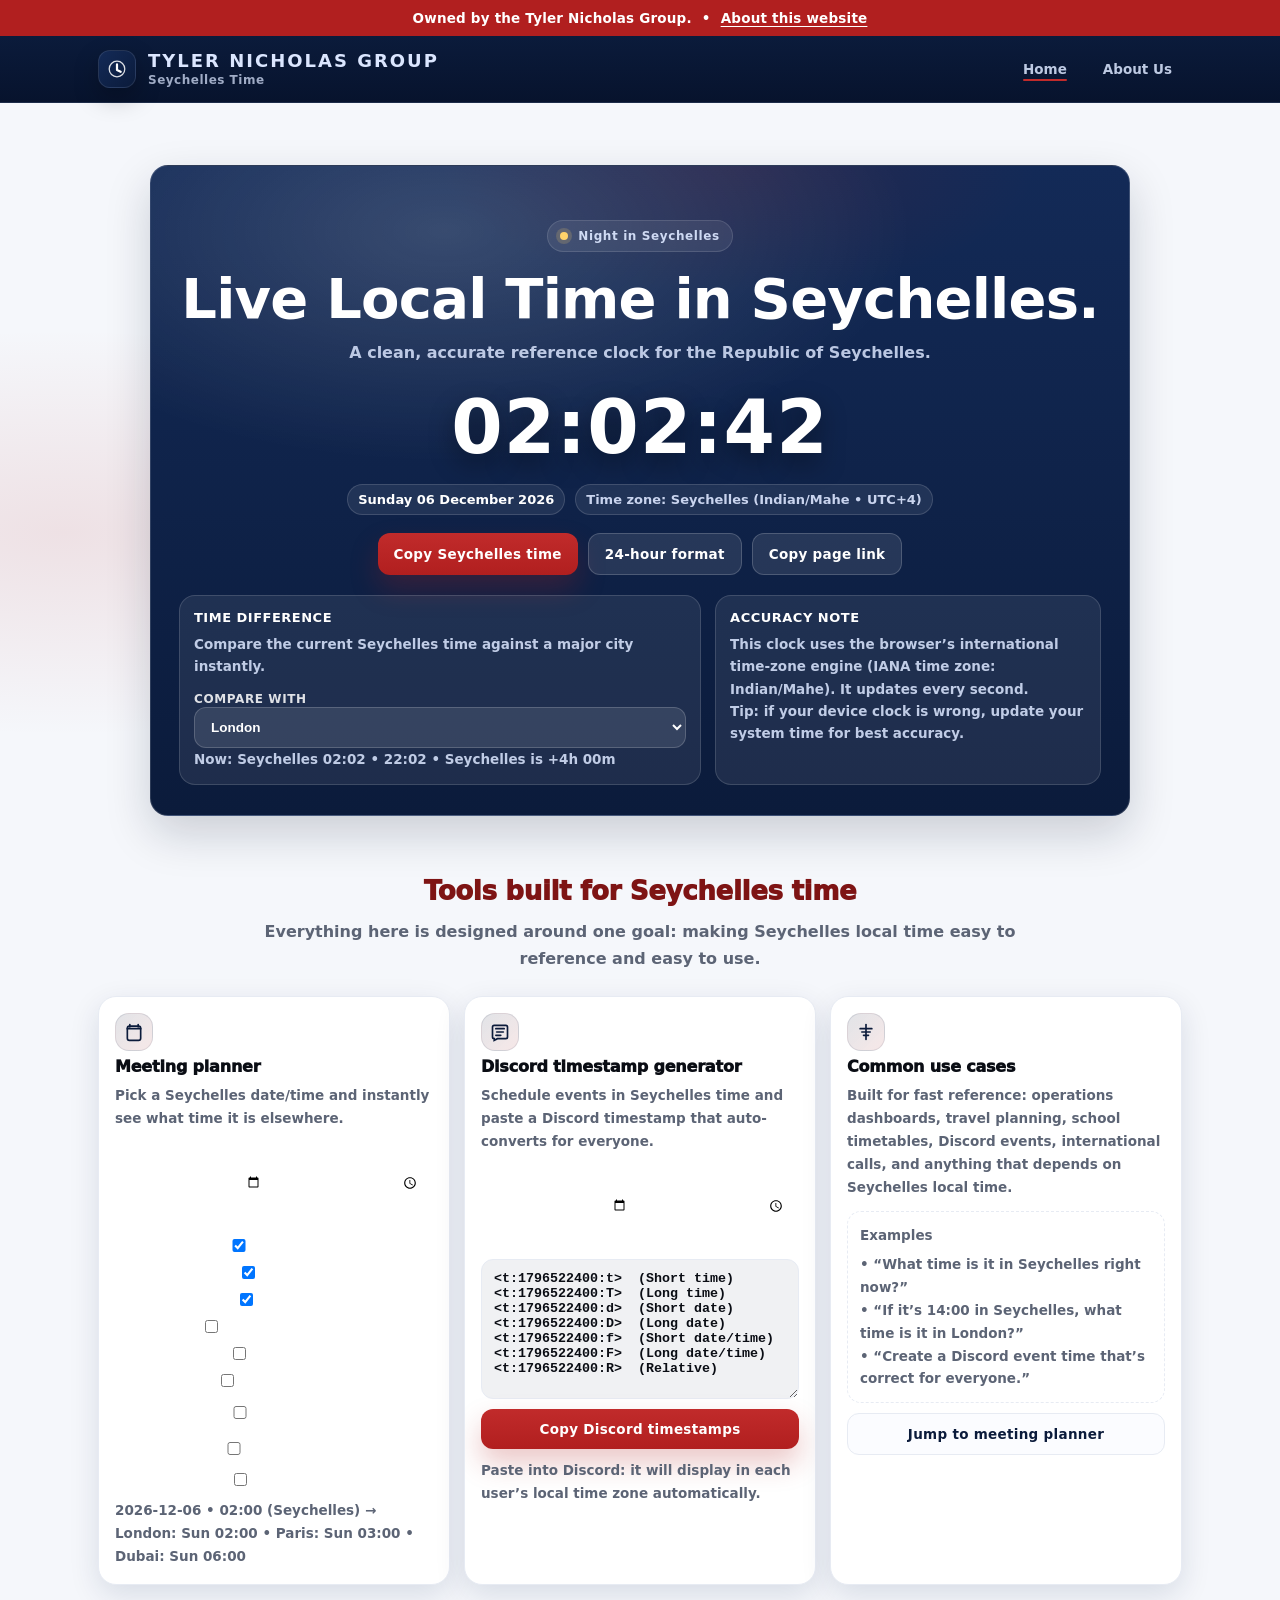
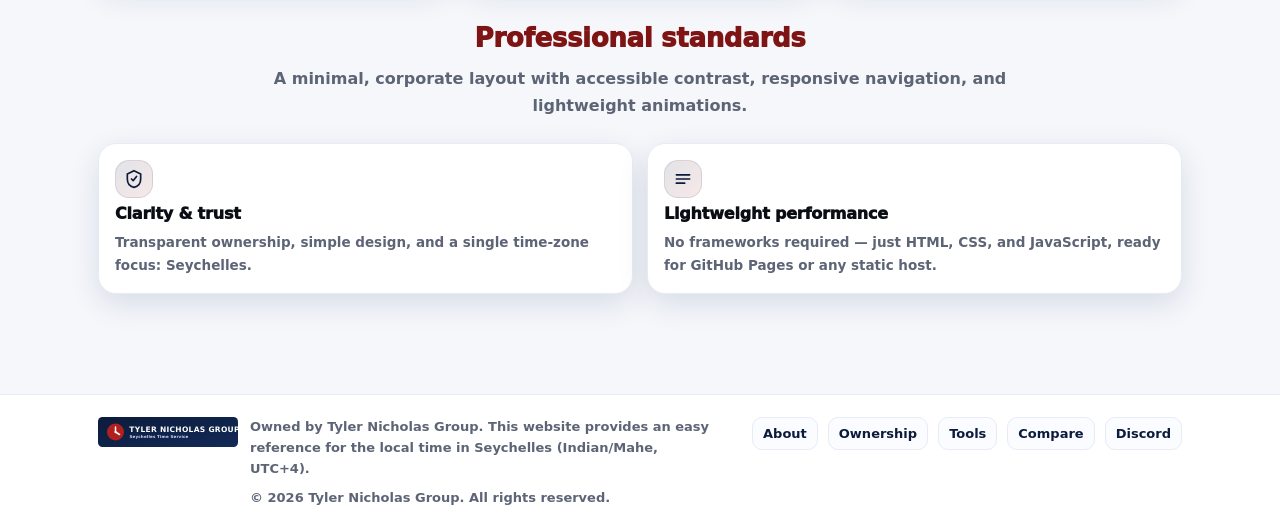
==== commit 3432860c: "Update index.html" ====
--- a/index.html
+++ b/index.html
@@ -58,8 +58,7 @@
 
           <h1 class="hero-title">Live Local Time in Seychelles.</h1>
           <p class="hero-sub">
-            A clean, accurate reference clock for the Republic of Seychelles — built to look professional and work fast.
-            Includes useful tools for time comparisons, meeting planning, and Discord scheduling.
+            A clean, accurate reference clock for the Republic of Seychelles.
           </p>
 
           <div class="clock-wrap" aria-label="Seychelles time clock">
